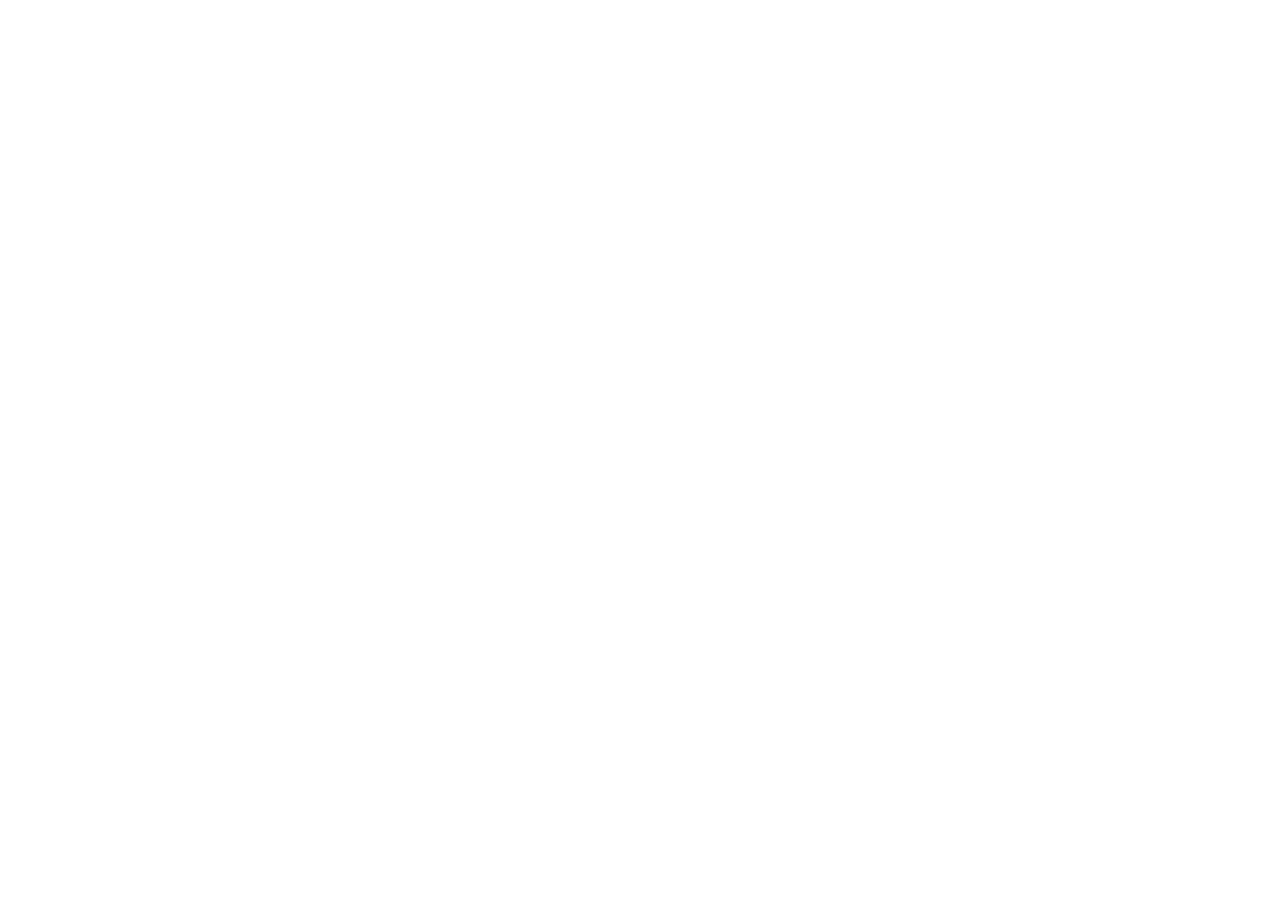
==== index.html @ 32f4f23d "a" ====
<!DOCTYPE html>
<html lang="pt-br">
<head>
    <meta charset="UTF-8">
    <meta http-equiv="X-UA-Compatible" content="IE=edge">
    <meta name="viewport" content="width=device-width, initial-scale=1.0">
    <link rel="stylesheet" href="estilo/style.css">
    <link rel="shortcut icon" href="/imagens/favicon.ico" type="image/x-icon">
    <title>Redes Sociais</title>
</head>
<body>
    
</body>
</html>
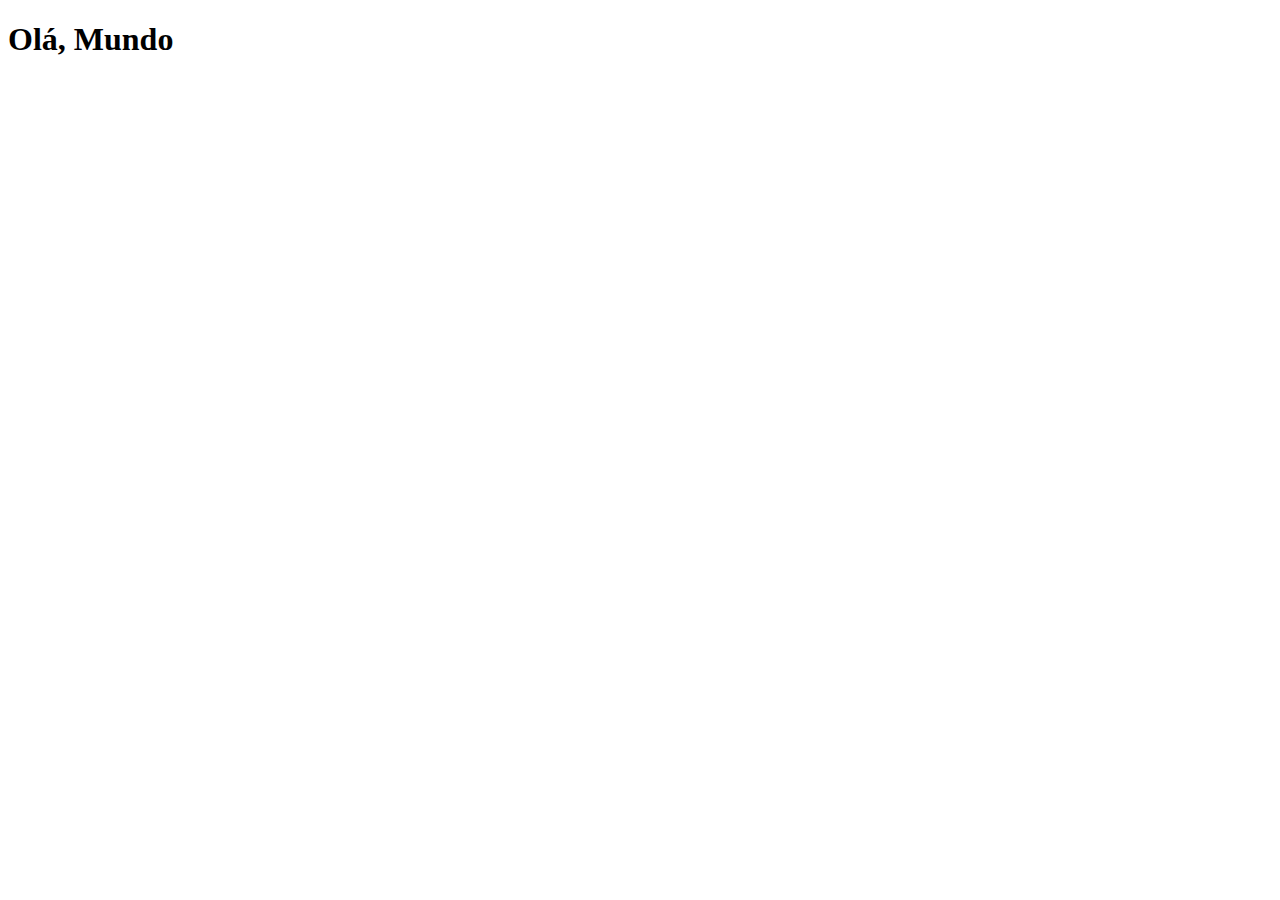
==== commit e4519938: "a" ====
--- a/index.html
+++ b/index.html
@@ -5,10 +5,10 @@
     <meta http-equiv="X-UA-Compatible" content="IE=edge">
     <meta name="viewport" content="width=device-width, initial-scale=1.0">
     <link rel="stylesheet" href="estilo/style.css">
-    <link rel="shortcut icon" href="/imagens/favicon.ico" type="image/x-icon">
+    <link rel="shortcut icon" href="imagens/favicon.ico" type="image/x-icon">
     <title>Redes Sociais</title>
 </head>
 <body>
-    
+    <h1>Olá, Mundo</h1>
 </body>
 </html>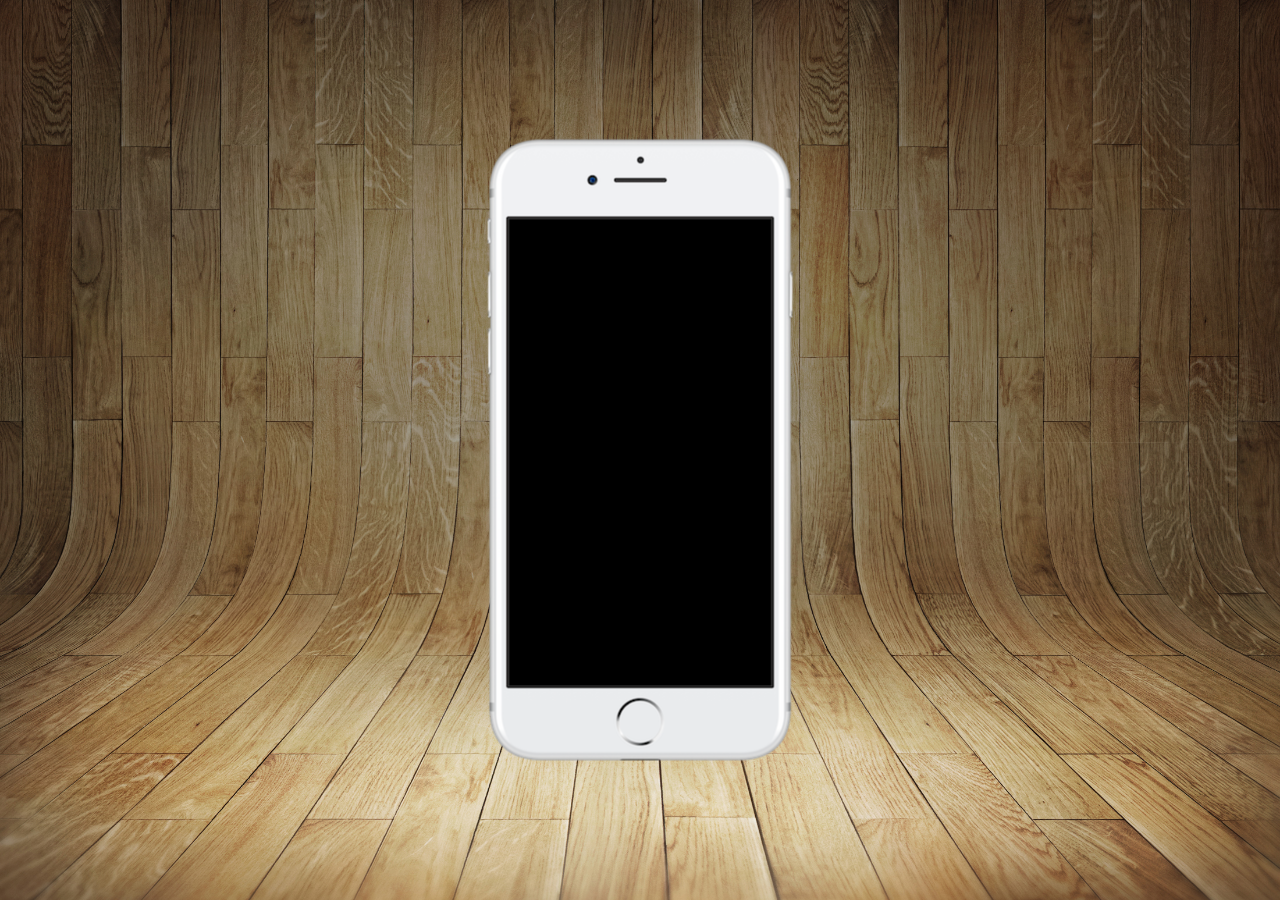
==== commit f2a81416: "a" ====
--- a/index.html
+++ b/index.html
@@ -9,6 +9,13 @@
     <title>Redes Sociais</title>
 </head>
 <body>
-    <h1>Olá, Mundo</h1>
+    <main>
+        <section id="telefone">
+
+        </section>
+        <section id="redes-sociais">
+
+        </section>
+    </main>
 </body>
 </html>--- a/estilo/style.css
+++ b/estilo/style.css
@@ -0,0 +1,23 @@
+@charset "UTF-8";
+
+*{
+    margin: 0;
+    padding: 0;
+}
+body{
+    background: black url('../imagens/fundo-madeira.jpg');
+    background-size: cover;
+}
+main{
+    position: relative;
+    height: 100vh;
+}
+#telefone{
+    position: absolute;
+    top: 50%;
+    left: 50%;
+    transform: translate(-50%,-50%);
+    width: 311px;
+    height: 627px;
+    background-image: url('../imagens/frame-iphone.png');
+}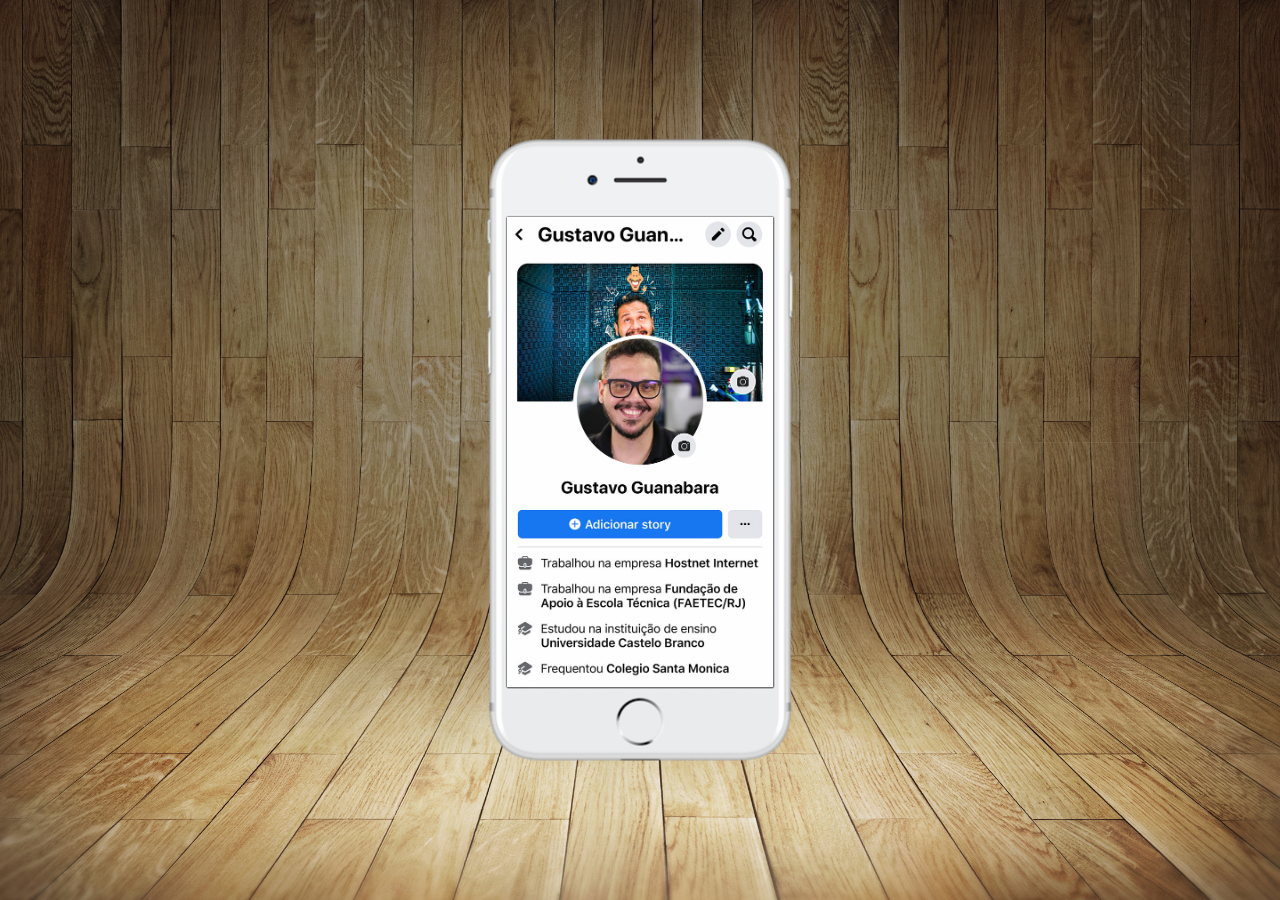
==== commit a66877f0: "a" ====
--- a/index.html
+++ b/index.html
@@ -8,10 +8,10 @@
     <link rel="shortcut icon" href="imagens/favicon.ico" type="image/x-icon">
     <title>Redes Sociais</title>
 </head>
-<body>
+<body id="principal">
     <main>
         <section id="telefone">
-
+            <iframe src="facebook.html" frameborder="0"></iframe>
         </section>
         <section id="redes-sociais">
 
--- a/estilo/style.css
+++ b/estilo/style.css
@@ -4,7 +4,7 @@
     margin: 0;
     padding: 0;
 }
-body{
+#principal{
     background: black url('../imagens/fundo-madeira.jpg');
     background-size: cover;
 }
@@ -20,4 +20,35 @@
     width: 311px;
     height: 627px;
     background-image: url('../imagens/frame-iphone.png');
+}
+iframe{
+    position: absolute;
+    top: 80px;
+    left:22px;
+    width: 267px;
+    height: 471px;
+}
+#home{
+    background-image: url('../imagens/tela-home.jpg');
+    background-size: cover;
+}
+#facebook{
+    background-image: url('../imagens/tela-facebook.jpg');
+    background-size: cover;
+}
+#github{
+    background-image: url('../imagens/tela-github.jpg');
+    background-size: cover;
+}
+#youtube{
+    background-image: url('../imagens/tela-youtube.png');
+    background-size: cover;
+}
+#instagram{
+    background-image: url('../imagens/tela-instagram.jpg');
+    background-size: cover;
+}
+#twitter{
+    background-image: url('../imagens/tela-twitter.jpg');
+    background-size: cover;
 }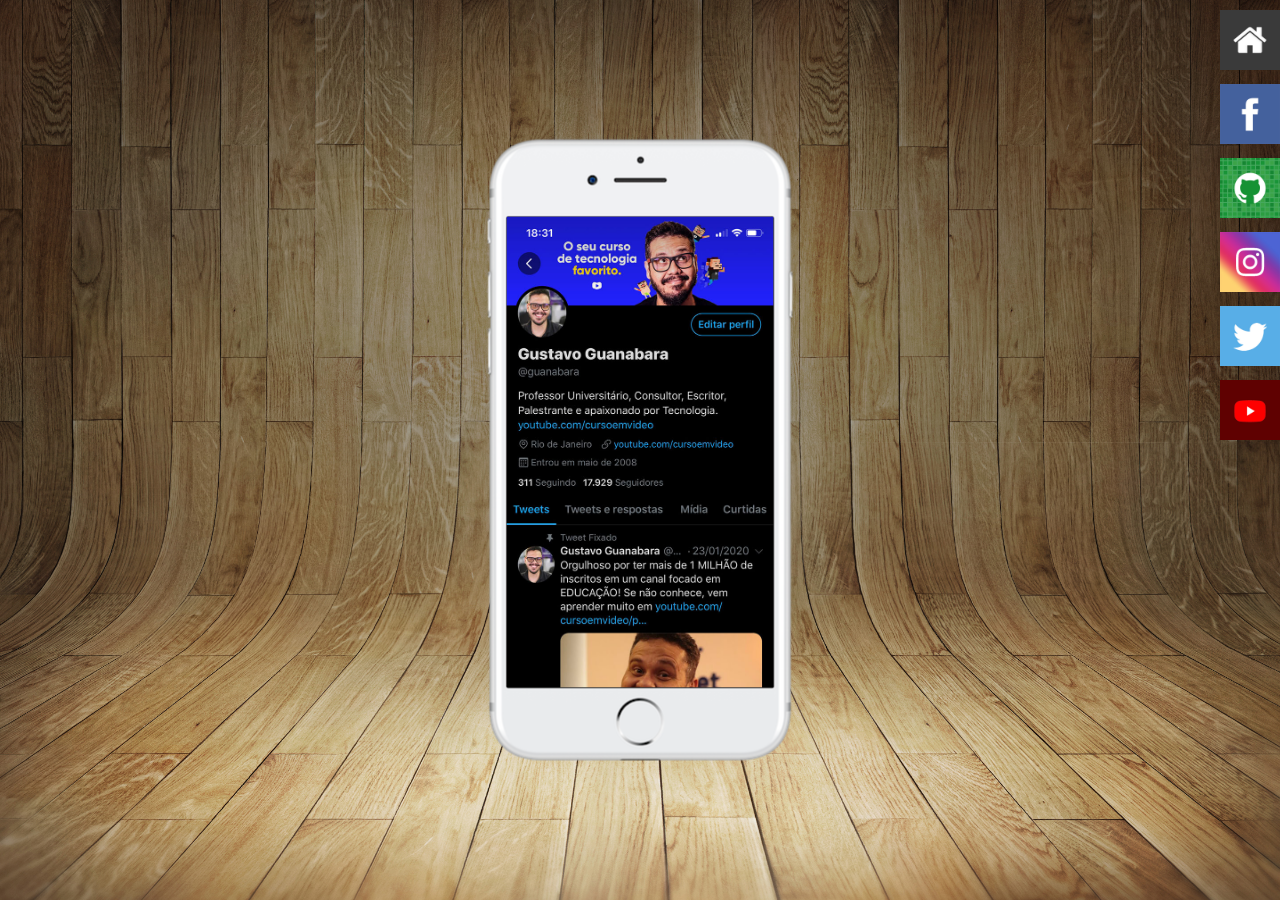
==== commit ce01a92d: "a" ====
--- a/index.html
+++ b/index.html
@@ -11,10 +11,17 @@
 <body id="principal">
     <main>
         <section id="telefone">
-            <iframe src="facebook.html" frameborder="0"></iframe>
+            <iframe src="twitter.html" frameborder="0" name="frame"></iframe>
         </section>
         <section id="redes-sociais">
-
+            <ul type="none">
+                <li><a href="home.html" target="frame"><img src="imagens/logo-home.jpg" alt="Home"></a></li>
+                <li><a href="facebook.html" target="frame"><img src="imagens/logo-facebook.jpg" alt="Facebook"></a></li>
+                <li><a href="github.html" target="frame"><img src="imagens/logo-github.jpg" alt="GitHub"></a></li>
+                <li><a href="instagram.html" target="frame"><img src="imagens/logo-instagram.jpg" alt="Instagram"></a></li>
+                <li><a href="twitter.html" target="frame"><img src="imagens/logo-twitter.jpg" alt="Twitter"></a></li>
+                <li><a href="youtube.html" target="frame"><img src="imagens/logo-youtube.jpg" alt="Youtube"></a></li>
+            </ul>
         </section>
     </main>
 </body>
--- a/estilo/style.css
+++ b/estilo/style.css
@@ -28,6 +28,16 @@
     width: 267px;
     height: 471px;
 }
+#redes-sociais{
+    position: absolute;
+    width: 60px;
+    height: 600px;
+    right: 0px;
+}
+img{
+    margin-top: 10px;
+    height: 60px;
+}
 #home{
     background-image: url('../imagens/tela-home.jpg');
     background-size: cover;
@@ -51,4 +61,7 @@
 #twitter{
     background-image: url('../imagens/tela-twitter.jpg');
     background-size: cover;
+}
+a:hover{
+    border-radius: 2px solid black;
 }